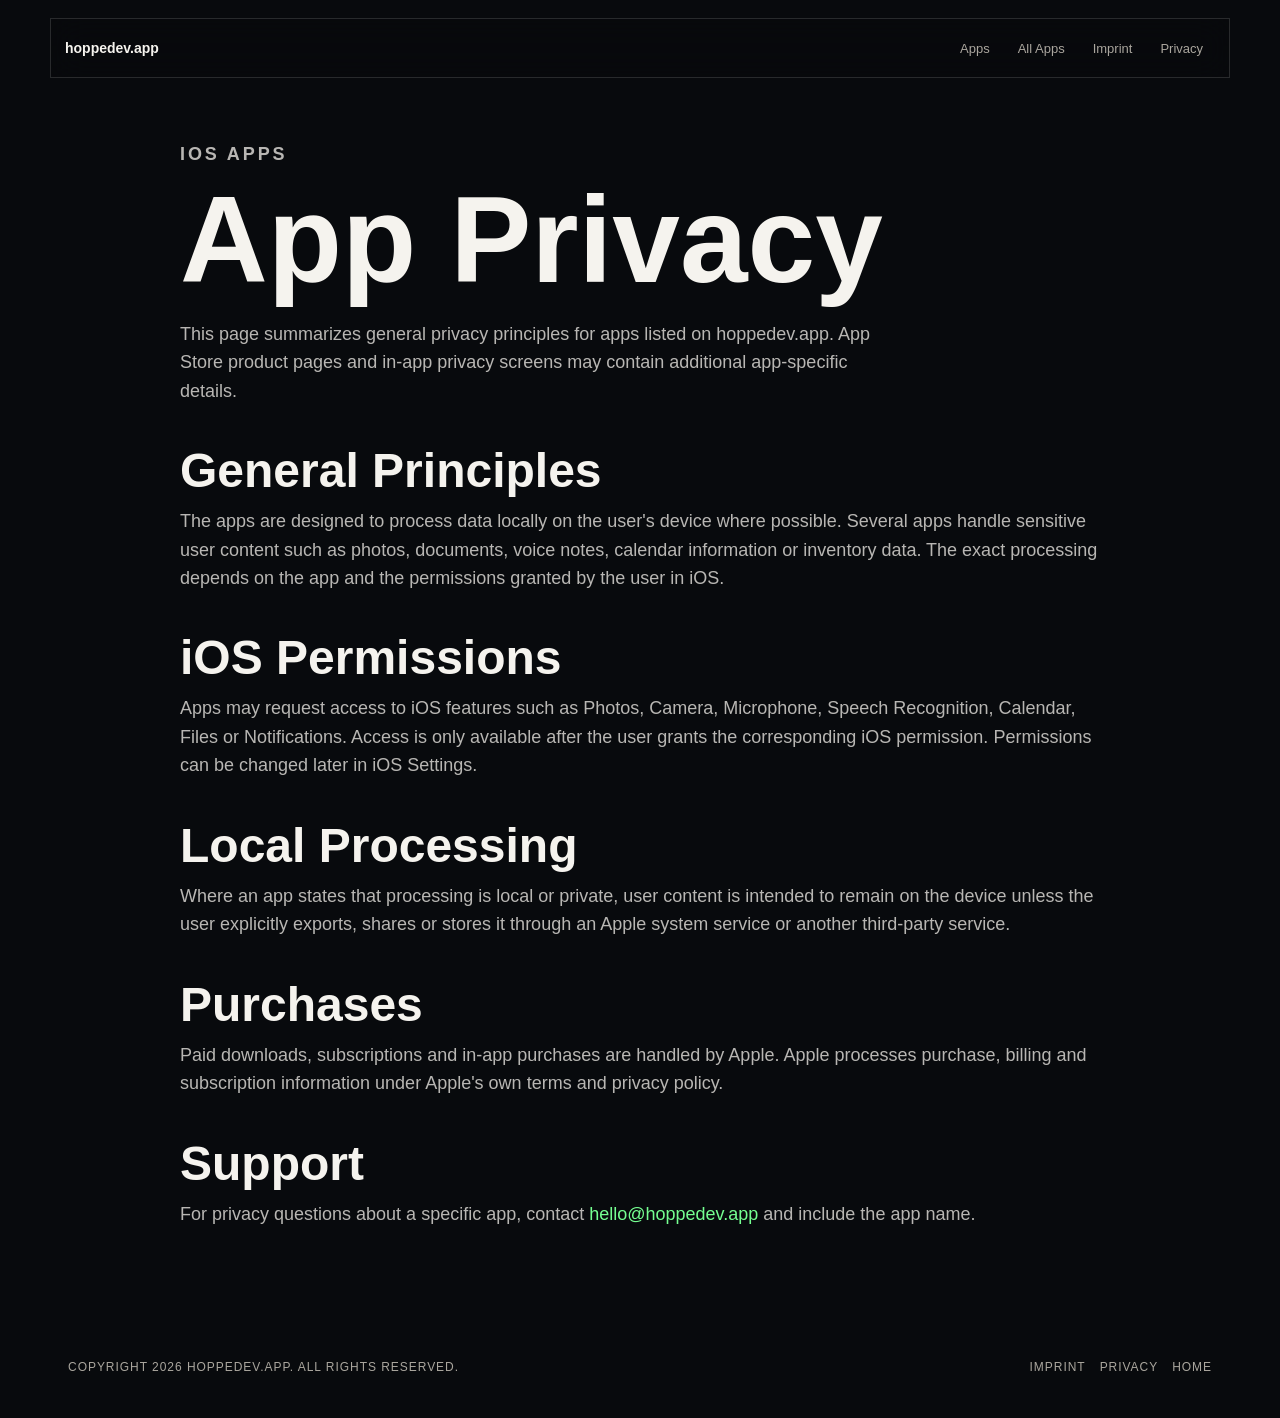
==== app-privacy.html @ 9102b796 "Add legal pages and Apple lookup fallback" ====
<!doctype html>
<html lang="en">
  <head>
    <meta charset="utf-8" />
    <meta name="viewport" content="width=device-width, initial-scale=1" />
    <meta name="theme-color" content="#080a0d" />
    <title>App Privacy - hoppedev.app</title>
    <meta name="description" content="App privacy overview for apps published by hoppedev.app." />
    <link rel="canonical" href="https://hoppedev.app/app-privacy.html" />
    <link rel="stylesheet" href="styles.css" />
  </head>
  <body>
    <header class="site-header">
      <a class="brand" href="index.html" aria-label="hoppedev.app home"><span>hoppedev.app</span></a>
      <nav aria-label="Primary navigation">
        <a href="index.html#apps">Apps</a>
        <a href="index.html#all-apps">All Apps</a>
        <a href="imprint.html">Imprint</a>
        <a href="privacy.html">Privacy</a>
      </nav>
    </header>

    <main class="legal-page">
      <section class="legal-document">
        <p class="eyebrow">iOS apps</p>
        <h1>App Privacy</h1>
        <p class="legal-intro">
          This page summarizes general privacy principles for apps listed on hoppedev.app. App
          Store product pages and in-app privacy screens may contain additional app-specific
          details.
        </p>

        <article>
          <h2>General Principles</h2>
          <p>
            The apps are designed to process data locally on the user's device where possible.
            Several apps handle sensitive user content such as photos, documents, voice notes,
            calendar information or inventory data. The exact processing depends on the app and
            the permissions granted by the user in iOS.
          </p>
        </article>

        <article>
          <h2>iOS Permissions</h2>
          <p>
            Apps may request access to iOS features such as Photos, Camera, Microphone, Speech
            Recognition, Calendar, Files or Notifications. Access is only available after the user
            grants the corresponding iOS permission. Permissions can be changed later in iOS
            Settings.
          </p>
        </article>

        <article>
          <h2>Local Processing</h2>
          <p>
            Where an app states that processing is local or private, user content is intended to
            remain on the device unless the user explicitly exports, shares or stores it through an
            Apple system service or another third-party service.
          </p>
        </article>

        <article>
          <h2>Purchases</h2>
          <p>
            Paid downloads, subscriptions and in-app purchases are handled by Apple. Apple
            processes purchase, billing and subscription information under Apple's own terms and
            privacy policy.
          </p>
        </article>

        <article>
          <h2>Support</h2>
          <p>
            For privacy questions about a specific app, contact
            <a href="mailto:hello@hoppedev.app">hello@hoppedev.app</a> and include the app name.
          </p>
        </article>
      </section>
    </main>

    <footer class="site-footer">
      <p>Copyright <span id="year"></span> hoppedev.app. All rights reserved.</p>
      <nav aria-label="Legal footer navigation">
        <a href="imprint.html">Imprint</a>
        <a href="privacy.html">Privacy</a>
        <a href="index.html">Home</a>
      </nav>
    </footer>
    <script>
      document.querySelector("#year").textContent = new Date().getFullYear();
    </script>
  </body>
</html>
---- styles.css ----
:root {
  --bg: #080a0d;
  --panel: rgba(16, 20, 24, 0.72);
  --panel-strong: rgba(20, 25, 29, 0.9);
  --text: #f5f3ee;
  --muted: #aaa69e;
  --line: rgba(245, 243, 238, 0.14);
  --green: #75ff91;
  --amber: #d8ad68;
  --red: #ff6b5f;
  --max: 1180px;
}

* {
  box-sizing: border-box;
}

html {
  scroll-behavior: smooth;
  scrollbar-color: #4a5052 #07090b;
}

body {
  margin: 0;
  min-width: 320px;
  overflow-x: hidden;
  color: var(--text);
  background: var(--bg);
  font-family: ui-sans-serif, -apple-system, BlinkMacSystemFont, "SF Pro Display", "Segoe UI",
    sans-serif;
  letter-spacing: 0;
}

body.modal-open {
  overflow: hidden;
}

::-webkit-scrollbar {
  width: 12px;
}

::-webkit-scrollbar-track {
  background: #07090b;
}

::-webkit-scrollbar-thumb {
  border: 3px solid #07090b;
  border-radius: 999px;
  background: #4a5052;
}

::-webkit-scrollbar-thumb:hover {
  background: #667073;
}

a {
  color: inherit;
  text-decoration: none;
}

a:focus-visible,
button:focus-visible {
  outline: 2px solid var(--green);
  outline-offset: 4px;
}

#scene {
  position: absolute;
  top: 0;
  left: 50%;
  width: 100%;
  height: 100%;
  min-width: 100vw;
  transform: translateX(-50%);
  z-index: 0;
  background: radial-gradient(circle at 60% 40%, #232825 0%, #0b0d0f 52%, #030405 100%);
}

.grain {
  position: absolute;
  inset: 0;
  z-index: 1;
  pointer-events: none;
  opacity: 0.18;
  background-image:
    linear-gradient(rgba(255, 255, 255, 0.03) 1px, transparent 1px),
    linear-gradient(90deg, rgba(255, 255, 255, 0.02) 1px, transparent 1px);
  background-size: 42px 42px;
  mask-image: linear-gradient(to bottom, black 0%, transparent 86%);
}

.site-header {
  position: fixed;
  top: 18px;
  left: 18px;
  right: 18px;
  z-index: 20;
  display: flex;
  align-items: center;
  justify-content: space-between;
  gap: 20px;
  max-width: var(--max);
  margin: 0 auto;
  padding: 12px 14px;
  border: 1px solid var(--line);
  background: rgba(8, 10, 13, 0.68);
  backdrop-filter: blur(18px);
}

.brand,
.site-header nav,
.hero-meta,
.section,
.site-footer {
  width: 100%;
}

.brand {
  display: inline-flex;
  align-items: center;
  gap: 0;
  max-width: max-content;
  font-size: 14px;
  font-weight: 650;
  cursor: pointer;
}

.site-header nav {
  display: flex;
  justify-content: flex-end;
  gap: 4px;
  max-width: max-content;
}

.site-header nav a {
  display: inline-flex;
  min-height: 34px;
  align-items: center;
  padding: 0 11px;
  border: 1px solid transparent;
  color: var(--muted);
  font-size: 13px;
  transition:
    color 180ms ease-out,
    border-color 180ms ease-out,
    background 180ms ease-out;
  cursor: pointer;
}

.site-header nav a:hover {
  border-color: var(--line);
  color: var(--text);
  background: rgba(255, 255, 255, 0.05);
}

main {
  position: relative;
  z-index: 1;
}

.section {
  max-width: var(--max);
  min-height: 92vh;
  margin: 0 auto;
  padding: 130px 18px 70px;
}

.hero {
  position: relative;
  display: grid;
  align-content: end;
  gap: 38px;
  max-width: none;
  min-height: 100vh;
  overflow: hidden;
  padding-left: max(18px, calc((100vw - var(--max)) / 2 + 18px));
  padding-right: max(18px, calc((100vw - var(--max)) / 2 + 18px));
}

.hero::after {
  position: absolute;
  inset: 0;
  z-index: 1;
  pointer-events: none;
  content: "";
  background:
    linear-gradient(to bottom, transparent 38%, rgba(0, 0, 0, 0.16) 66%, rgba(0, 0, 0, 0.56) 100%),
    radial-gradient(circle at 28% 70%, rgba(0, 0, 0, 0.34), transparent 34%);
}

.hero-copy {
  position: relative;
  z-index: 2;
  max-width: 980px;
  text-shadow: 0 2px 24px rgba(0, 0, 0, 0.42);
}

.eyebrow {
  margin: 0 0 18px;
  color: var(--green);
  font-size: 12px;
  font-weight: 750;
  letter-spacing: 0.16em;
  text-transform: uppercase;
}

h1,
h2,
h3,
p {
  margin-top: 0;
}

h1 {
  margin-bottom: 24px;
  max-width: 100%;
  font-size: clamp(44px, 9.5vw, 128px);
  line-height: 0.9;
  font-weight: 800;
  letter-spacing: 0;
  white-space: nowrap;
}

.lede {
  max-width: 660px;
  color: rgba(245, 243, 238, 0.82);
  font-size: clamp(20px, 3vw, 34px);
  line-height: 1.15;
}

.hero-meta {
  position: relative;
  z-index: 2;
  display: grid;
  grid-template-columns: repeat(3, minmax(0, 1fr));
  border: 1px solid var(--line);
  background: rgba(8, 10, 13, 0.58);
  backdrop-filter: blur(16px);
}

.hero-meta div {
  min-height: 110px;
  padding: 18px;
  border-right: 1px solid var(--line);
}

.hero-meta div:last-child {
  border-right: 0;
}

.hero-meta span,
.section-label,
.app-kicker,
dt,
.site-footer {
  color: var(--muted);
  font-size: 12px;
  letter-spacing: 0.08em;
  text-transform: uppercase;
}

.hero-meta strong {
  display: block;
  margin-top: 20px;
  font-size: clamp(18px, 2vw, 28px);
  font-weight: 650;
  letter-spacing: 0;
  text-transform: none;
}

.apps-section,
.studio-section,
.contact-section,
.legal-section {
  display: grid;
  grid-template-columns: 180px minmax(0, 1fr);
  gap: 38px;
  min-height: auto;
}

.section-label {
  position: sticky;
  top: 110px;
  align-self: start;
  display: flex;
  gap: 14px;
  padding-top: 12px;
}

.section-label p {
  margin: 0;
}

.section-body h2 {
  max-width: 860px;
  margin-bottom: 22px;
  font-size: clamp(36px, 7vw, 92px);
  line-height: 0.95;
  font-weight: 760;
}

.section-body > p,
.split p,
.legal-grid p {
  max-width: 680px;
  color: rgba(245, 243, 238, 0.72);
  font-size: 18px;
  line-height: 1.55;
}

.app-grid {
  display: grid;
  grid-template-columns: repeat(3, minmax(0, 1fr));
  gap: 12px;
  margin-top: 44px;
}

.app-card {
  min-height: 310px;
  padding: 18px;
  border: 1px solid var(--line);
  background: var(--panel);
  backdrop-filter: blur(18px);
  transition:
    transform 220ms ease-out,
    border-color 220ms ease-out,
    background 220ms ease-out;
}

.app-card:hover,
.app-card:focus-within {
  transform: translateY(-4px);
  border-color: rgba(117, 255, 145, 0.45);
  background: var(--panel-strong);
}

.app-open,
.app-row-main {
  width: 100%;
  padding: 0;
  border: 0;
  color: inherit;
  background: transparent;
  text-align: left;
  font: inherit;
  cursor: pointer;
}

.app-open {
  display: flex;
  min-height: 274px;
  flex-direction: column;
}

.app-icon {
  display: block;
  width: 62px;
  height: 62px;
  margin-bottom: 48px;
  border-radius: 18px;
  border: 1px solid rgba(255, 255, 255, 0.2);
}

.app-icon-img {
  width: 68px;
  height: 68px;
  margin-bottom: 44px;
  border-radius: 17px;
  box-shadow: 0 18px 38px rgba(0, 0, 0, 0.24);
}

.app-icon-one {
  background: linear-gradient(135deg, #f5f3ee, #75ff91 52%, #1b1f1d);
}

.app-icon-two {
  background: linear-gradient(135deg, #ff6b5f, #d8ad68 44%, #101418);
}

.app-icon-three {
  background: linear-gradient(135deg, #8bb7ff, #f5f3ee 50%, #111722);
}

.app-kicker {
  margin-bottom: 10px;
}

.app-card h3 {
  margin-bottom: 14px;
  font-size: 25px;
}

.app-card p:not(.app-kicker) {
  color: rgba(245, 243, 238, 0.68);
  line-height: 1.5;
}

.app-card a {
  display: inline-flex;
  margin-top: 22px;
  color: var(--green);
  font-weight: 700;
  cursor: pointer;
}

.app-open span {
  display: inline-flex;
  margin-top: auto;
  color: var(--green);
  font-weight: 700;
}

.loading-copy {
  grid-column: 1 / -1;
  color: var(--muted);
}

.catalog-heading {
  display: flex;
  align-items: flex-start;
  justify-content: space-between;
  gap: 24px;
}

.developer-link {
  display: inline-flex;
  flex: 0 0 auto;
  align-items: center;
  justify-content: center;
  min-height: 40px;
  padding: 0 14px;
  border: 1px solid var(--line);
  color: var(--green);
  font-weight: 700;
  cursor: pointer;
}

.all-apps-list {
  display: grid;
  margin-top: 34px;
  border-top: 1px solid var(--line);
}

.app-row {
  display: grid;
  grid-template-columns: minmax(0, 1fr) auto;
  gap: 18px;
  align-items: center;
  padding: 14px 0;
  border-bottom: 1px solid var(--line);
}

.app-row-main {
  display: grid;
  grid-template-columns: 58px minmax(0, 1fr);
  gap: 14px;
  align-items: center;
}

.app-row-icon {
  width: 58px;
  height: 58px;
  border-radius: 14px;
}

.app-row strong,
.app-row small {
  display: block;
}

.app-row strong {
  margin-bottom: 5px;
  font-size: 18px;
}

.app-row small {
  color: var(--muted);
  font-size: 14px;
}

.app-row > a {
  display: inline-flex;
  align-items: center;
  min-height: 36px;
  padding: 0 12px;
  border: 1px solid var(--line);
  color: var(--green);
  font-size: 13px;
  font-weight: 750;
  cursor: pointer;
}

.app-modal {
  position: fixed;
  inset: 0;
  z-index: 50;
  display: grid;
  place-items: center;
  padding: 20px;
  pointer-events: none;
  visibility: hidden;
}

.app-modal[aria-hidden="false"] {
  pointer-events: auto;
  visibility: visible;
}

.modal-backdrop {
  position: absolute;
  inset: 0;
  border: 0;
  background: rgba(3, 4, 5, 0.76);
  backdrop-filter: blur(12px);
  cursor: pointer;
  opacity: 0;
  transition: opacity 180ms ease-out;
}

.app-modal[aria-hidden="false"] .modal-backdrop {
  opacity: 1;
}

.modal-window {
  position: relative;
  z-index: 2;
  width: min(1060px, 100%);
  max-height: min(780px, calc(100vh - 40px));
  overflow: hidden;
  border: 1px solid rgba(245, 243, 238, 0.24);
  background: #07090b;
  backdrop-filter: blur(24px);
  box-shadow:
    0 40px 120px rgba(0, 0, 0, 0.72),
    0 0 0 1px rgba(117, 255, 145, 0.08) inset;
  opacity: 0;
  transform: translateY(18px) scale(0.98);
  transition:
    opacity 180ms ease-out,
    transform 180ms ease-out;
}

.app-modal[aria-hidden="false"] .modal-window {
  opacity: 1;
  transform: translateY(0) scale(1);
}

.modal-header {
  display: flex;
  align-items: flex-start;
  justify-content: space-between;
  gap: 18px;
  padding: 18px;
  border-bottom: 1px solid var(--line);
  background: #0b0e10;
}

.modal-title-block {
  display: flex;
  min-width: 0;
  gap: 14px;
  align-items: center;
}

.modal-title-block img {
  width: 64px;
  height: 64px;
  flex: 0 0 auto;
  border-radius: 16px;
}

.modal-title-block h2 {
  margin: 0 0 6px;
  font-size: clamp(24px, 4vw, 42px);
  line-height: 1;
}

.modal-title-block p {
  margin: 0;
  color: var(--muted);
}

.modal-close {
  position: relative;
  width: 42px;
  height: 42px;
  flex: 0 0 auto;
  border: 1px solid var(--line);
  background: rgba(255, 255, 255, 0.05);
  cursor: pointer;
}

.modal-close span,
.modal-close span::after {
  position: absolute;
  top: 50%;
  left: 50%;
  width: 18px;
  height: 2px;
  background: var(--text);
  content: "";
}

.modal-close span {
  transform: translate(-50%, -50%) rotate(45deg);
}

.modal-close span::after {
  transform: translate(-50%, -50%) rotate(90deg);
}

.modal-content {
  display: grid;
  grid-template-columns: minmax(0, 0.95fr) minmax(280px, 0.8fr);
  gap: 20px;
  max-height: calc(100vh - 154px);
  overflow: auto;
  padding: 22px;
  background: #07090b;
}

.modal-copy p {
  color: rgba(245, 243, 238, 0.78);
  font-size: 17px;
  line-height: 1.58;
  white-space: pre-line;
}

.modal-actions {
  display: flex;
  flex-wrap: wrap;
  gap: 10px;
  margin-top: 24px;
}

.modal-actions a {
  display: inline-flex;
  min-height: 42px;
  align-items: center;
  padding: 0 14px;
  border: 1px solid var(--line);
  color: var(--green);
  font-weight: 750;
  cursor: pointer;
}

.modal-screenshots {
  display: grid;
  grid-template-columns: repeat(3, minmax(0, 1fr));
  gap: 10px;
  align-items: start;
}

.modal-screenshots img {
  width: 100%;
  border-radius: 18px;
  border: 1px solid rgba(245, 243, 238, 0.14);
}

.screenshot-fallback {
  grid-column: 1 / -1;
  display: grid;
  min-height: 280px;
  place-items: center;
  padding: 24px;
  border: 1px solid var(--line);
  background: rgba(255, 255, 255, 0.05);
  text-align: center;
}

.screenshot-fallback img {
  width: 96px;
  max-width: 96px;
  border: 0;
}

.screenshot-fallback span {
  max-width: 260px;
  color: var(--muted);
}

.split {
  display: grid;
  grid-template-columns: minmax(0, 0.95fr) minmax(260px, 0.7fr);
  gap: 44px;
  align-items: start;
}

.principles {
  display: grid;
  gap: 12px;
  padding: 0;
  margin: 34px 0 0;
  list-style: none;
}

.principles li {
  padding: 15px 0;
  border-top: 1px solid var(--line);
  color: rgba(245, 243, 238, 0.86);
}

.contact-panel {
  padding: 34px;
  border: 1px solid var(--line);
  background: rgba(117, 255, 145, 0.08);
  backdrop-filter: blur(18px);
}

.contact-link {
  display: inline-flex;
  margin-top: 18px;
  color: var(--green);
  font-size: clamp(26px, 6vw, 72px);
  font-weight: 800;
  line-height: 1;
  cursor: pointer;
}

.legal-grid {
  display: grid;
  grid-template-columns: repeat(2, minmax(0, 1fr));
  gap: 12px;
}

.legal-grid article {
  padding: 24px;
  border: 1px solid var(--line);
  background: rgba(8, 10, 13, 0.62);
  backdrop-filter: blur(14px);
}

.legal-grid h2 {
  font-size: clamp(34px, 5vw, 62px);
}

dl {
  display: grid;
  gap: 18px;
  margin: 28px 0 0;
}

dt {
  margin-bottom: 5px;
}

dd {
  margin: 0;
  color: rgba(245, 243, 238, 0.82);
}

dd a,
.legal-grid a {
  color: var(--green);
}

.site-footer {
  display: flex;
  justify-content: space-between;
  gap: 18px;
  max-width: var(--max);
  margin: 0 auto;
  padding: 34px 18px 44px;
}

.site-footer p {
  margin: 0;
}

.site-footer nav {
  display: flex;
  flex-wrap: wrap;
  gap: 14px;
  justify-content: flex-end;
}

.site-footer a,
.legal-link {
  cursor: pointer;
}

.legal-link {
  display: inline-flex;
  margin: 18px 14px 0 0;
  color: var(--green);
  font-weight: 750;
}

.legal-page {
  min-height: 100vh;
  padding: 140px 18px 80px;
}

.legal-document {
  max-width: 920px;
  margin: 0 auto;
}

.legal-document h1 {
  white-space: normal;
}

.legal-document h2 {
  margin: 42px 0 12px;
  font-size: clamp(28px, 4vw, 48px);
  line-height: 1;
}

.legal-document p,
.legal-document li {
  color: rgba(245, 243, 238, 0.74);
  font-size: 18px;
  line-height: 1.58;
}

.legal-document a {
  color: var(--green);
}

.legal-intro {
  max-width: 720px;
  color: rgba(245, 243, 238, 0.84);
  font-size: clamp(20px, 3vw, 30px);
  line-height: 1.28;
}

@media (max-width: 820px) {
  .site-header {
    align-items: flex-start;
    flex-direction: column;
  }

  .site-header nav {
    flex-wrap: wrap;
    justify-content: flex-start;
  }

  .section {
    min-height: auto;
    padding-top: 150px;
  }

  .hero {
    min-height: 100vh;
  }

  .hero-meta,
  .app-grid,
  .split,
  .legal-grid,
  .modal-content,
  .modal-screenshots {
    grid-template-columns: 1fr;
  }

  .hero-meta div {
    min-height: 88px;
    border-right: 0;
    border-bottom: 1px solid var(--line);
  }

  .hero-meta div:last-child {
    border-bottom: 0;
  }

  .apps-section,
  .studio-section,
  .contact-section,
  .legal-section {
    grid-template-columns: 1fr;
    gap: 18px;
  }

  .section-label {
    position: static;
  }

  .app-card {
    min-height: auto;
  }

  .contact-panel {
    padding: 22px;
  }

  .catalog-heading,
  .app-row {
    align-items: stretch;
    grid-template-columns: 1fr;
  }

  .catalog-heading {
    flex-direction: column;
  }

  .modal-window {
    max-height: calc(100vh - 24px);
  }

  .modal-content {
    max-height: calc(100vh - 142px);
  }
}

@media (max-width: 520px) {
  .site-header {
    top: 10px;
    left: 10px;
    right: 10px;
  }

  .site-header nav a {
    padding: 0 8px;
    font-size: 12px;
  }

  h1 {
    font-size: clamp(42px, 11vw, 54px);
  }

  .section {
    padding-left: 20px;
    padding-right: 20px;
  }

  .hero-copy {
    padding-top: 90px;
  }

  .site-footer {
    flex-direction: column;
  }

  .site-footer nav {
    justify-content: flex-start;
  }
}

@media (prefers-reduced-motion: reduce) {
  *,
  *::before,
  *::after {
    scroll-behavior: auto !important;
    transition-duration: 0.01ms !important;
    animation-duration: 0.01ms !important;
    animation-iteration-count: 1 !important;
  }
}
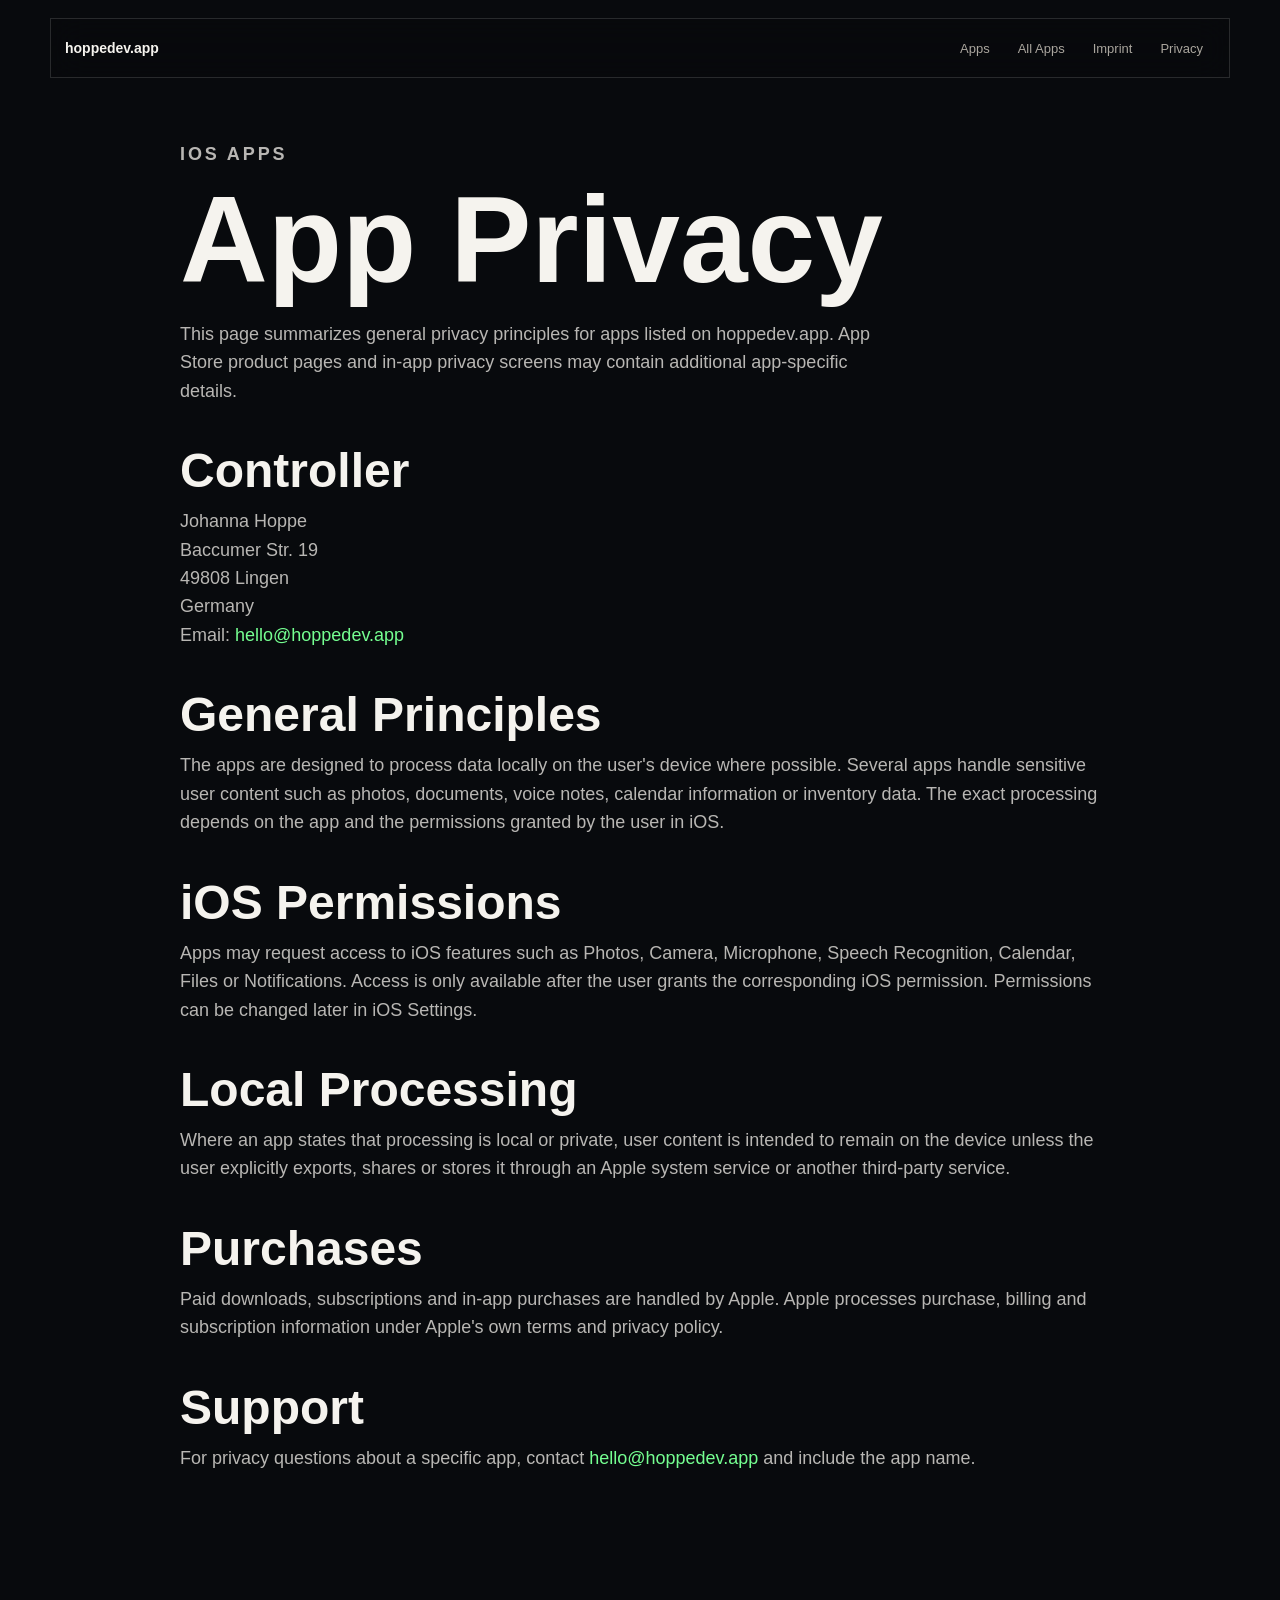
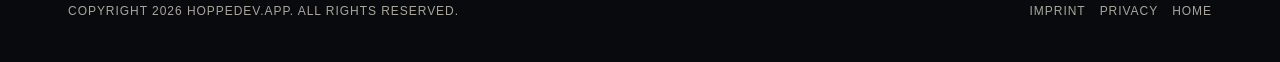
==== commit 0501b322: "Add controller details to app privacy" ====
--- a/app-privacy.html
+++ b/app-privacy.html
@@ -29,6 +29,17 @@
           Store product pages and in-app privacy screens may contain additional app-specific
           details.
         </p>
+
+        <article>
+          <h2>Controller</h2>
+          <p>
+            Johanna Hoppe<br />
+            Baccumer Str. 19<br />
+            49808 Lingen<br />
+            Germany<br />
+            Email: <a href="mailto:hello@hoppedev.app">hello@hoppedev.app</a>
+          </p>
+        </article>
 
         <article>
           <h2>General Principles</h2>
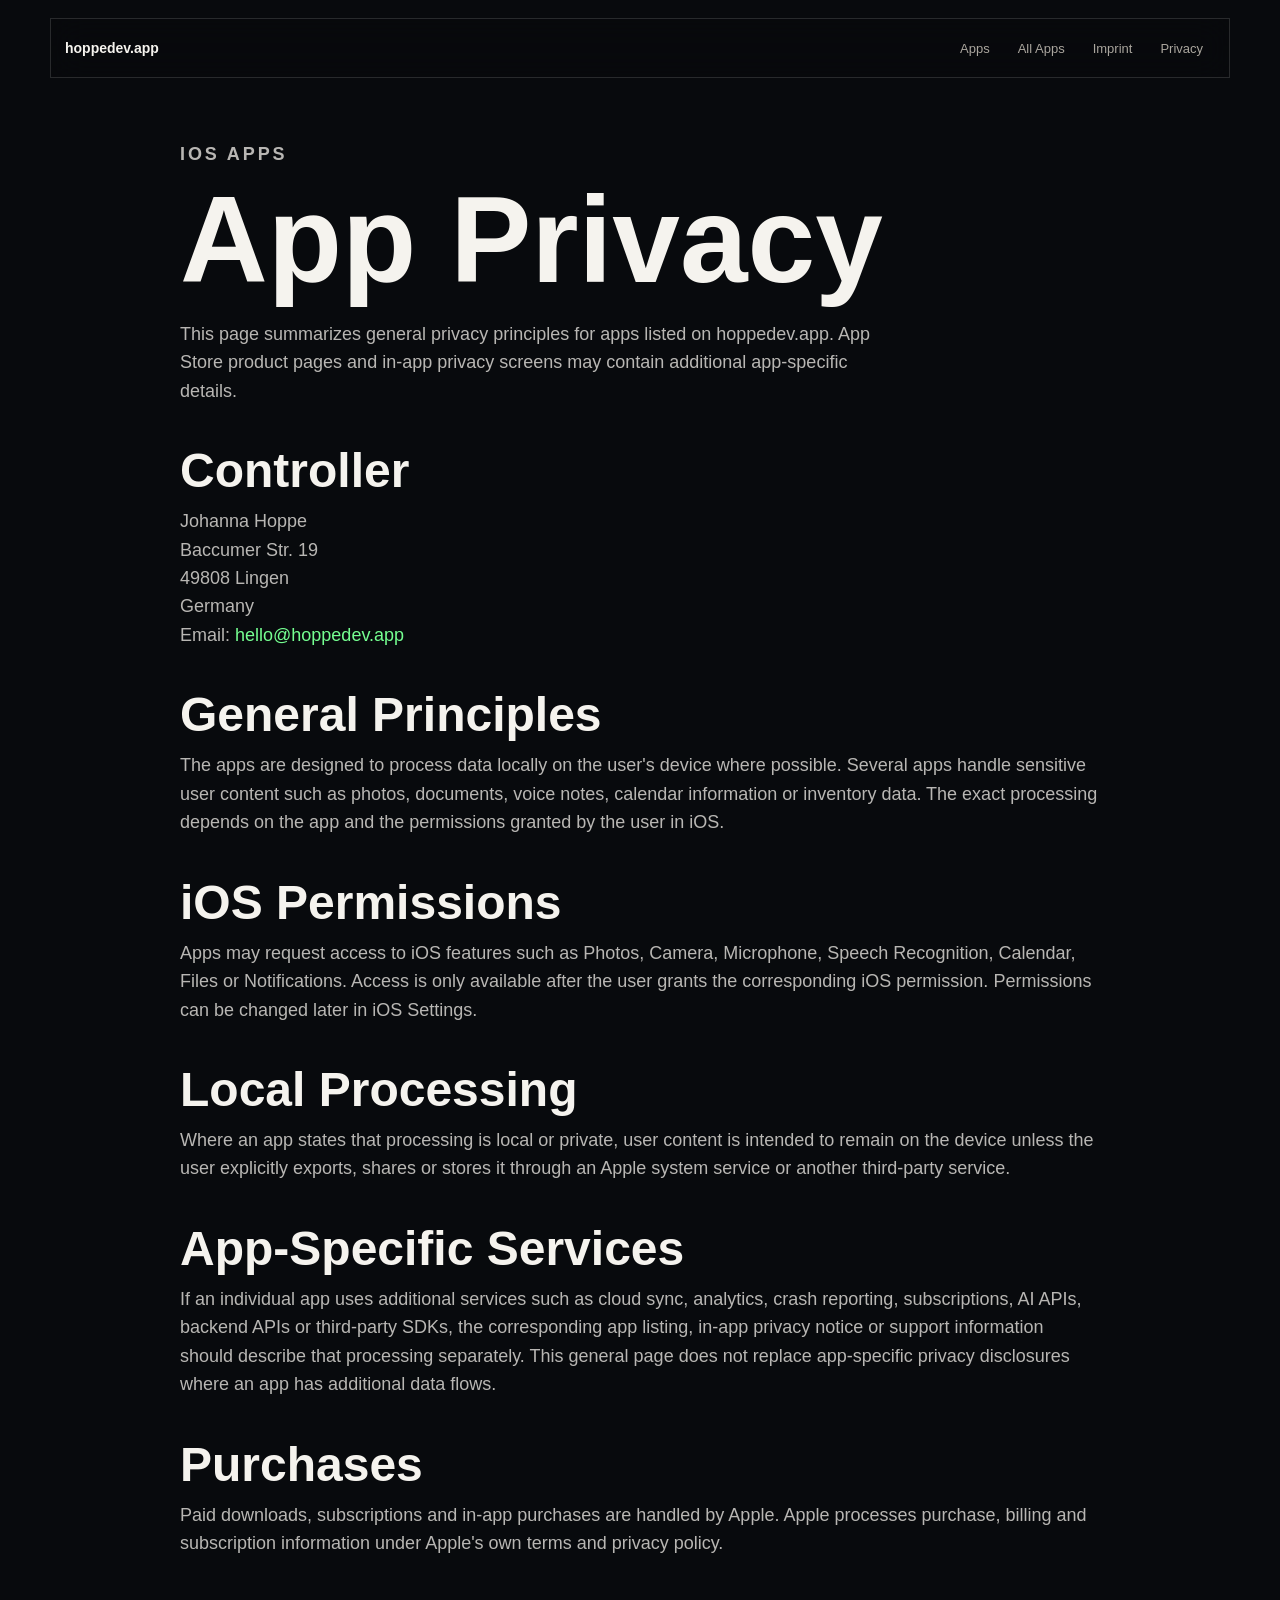
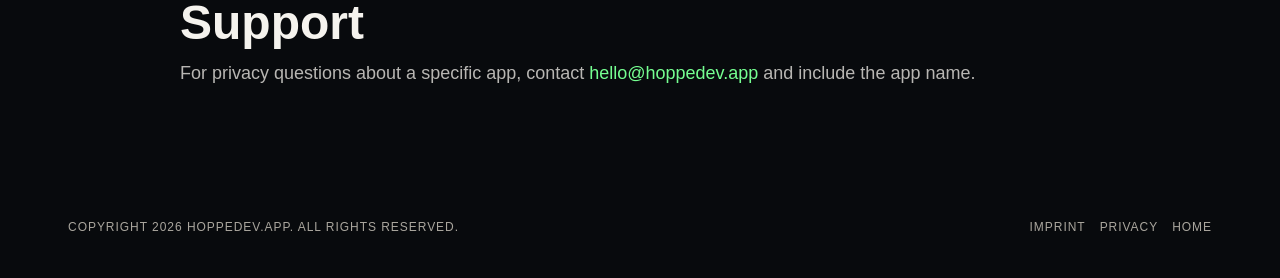
==== commit 185594ae: "Tighten privacy disclosures" ====
--- a/app-privacy.html
+++ b/app-privacy.html
@@ -71,6 +71,17 @@
         </article>
 
         <article>
+          <h2>App-Specific Services</h2>
+          <p>
+            If an individual app uses additional services such as cloud sync, analytics, crash
+            reporting, subscriptions, AI APIs, backend APIs or third-party SDKs, the corresponding
+            app listing, in-app privacy notice or support information should describe that
+            processing separately. This general page does not replace app-specific privacy
+            disclosures where an app has additional data flows.
+          </p>
+        </article>
+
+        <article>
           <h2>Purchases</h2>
           <p>
             Paid downloads, subscriptions and in-app purchases are handled by Apple. Apple
